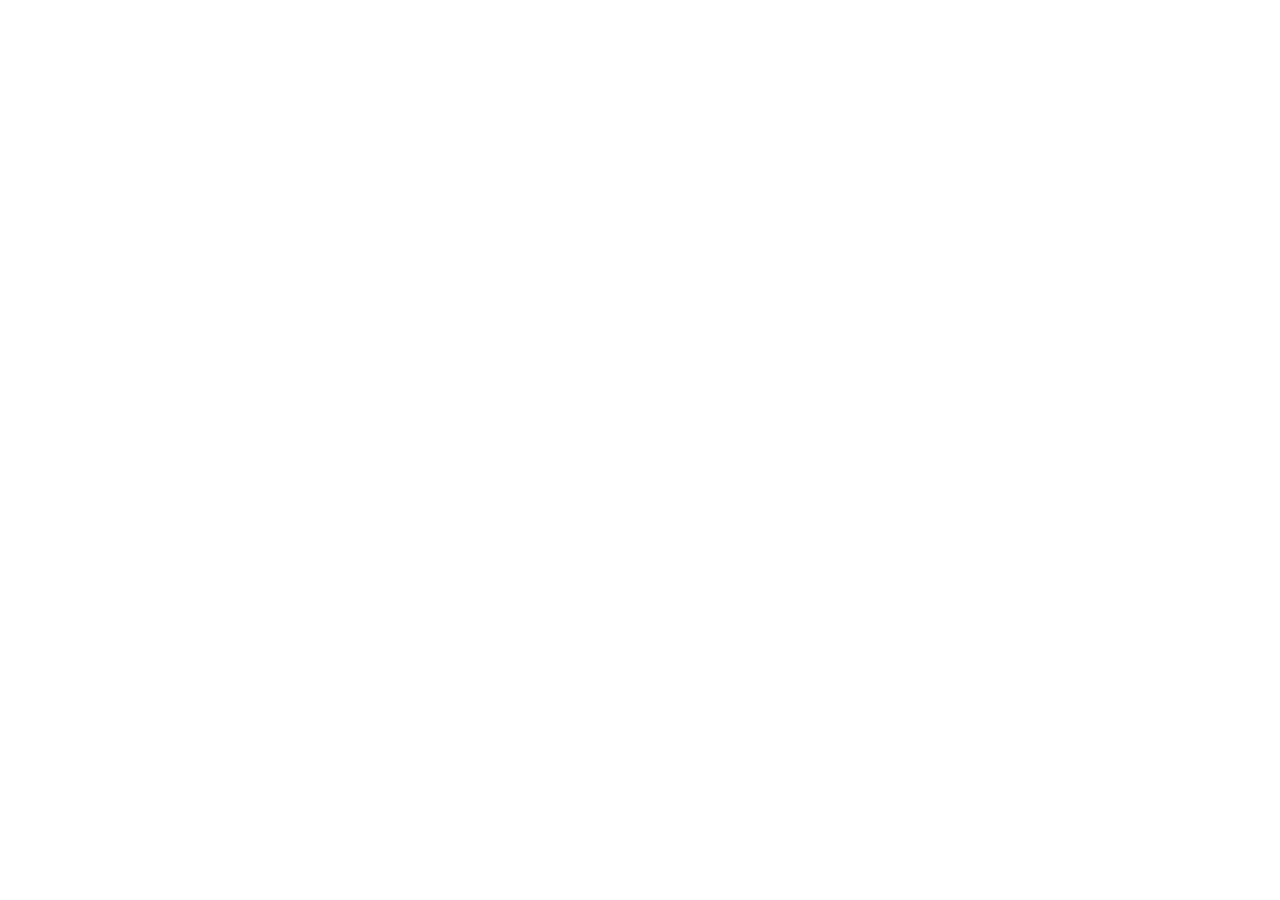
==== frontend/admin/index.html @ 476ba552 "Complete project rename to prabhashadilshani" ====
<!DOCTYPE html>
<html lang="en" data-theme="dark">
<head>
  <meta charset="UTF-8" />
  <meta name="viewport" content="width=device-width, initial-scale=1.0" />
  <meta name="robots" content="noindex, nofollow" />
  <title>Admin · Prabhashadilshani</title>
  <link rel="preconnect" href="https://fonts.googleapis.com" />
  <link rel="preconnect" href="https://fonts.gstatic.com" crossorigin />
  <link href="https://fonts.googleapis.com/css2?family=Inter:wght@400;500;600&family=Sora:wght@600;700;800&display=swap" rel="stylesheet" />
  <link rel="stylesheet" href="../assets/css/styles.css" />
  <link rel="stylesheet" href="../assets/css/admin.css" />
</head>
<body class="admin-body">
  <section class="login-view" id="login-view" hidden>
    <div class="login-card">
      <div class="login-brand">
        <span class="brand-mark">PD</span>
        <div class="brand-text"><strong>Prabhashadilshani</strong><small>Control room</small></div>
      </div>
      <h1>Sign in</h1>
      <p class="muted">Manage portfolio content, AI knowledge and platform settings.</p>
      <form class="form" id="login-form" novalidate>
        <label>Email
          <input type="email" name="email" autocomplete="username" placeholder="admin@prabhashadilshani.local" required />
        </label>
        <label>Password
          <input type="password" name="password" autocomplete="current-password" placeholder="••••••••" required />
        </label>
        <p class="form-note error" id="login-error" hidden></p>
        <button class="btn btn-primary btn-block" type="submit" id="login-submit">Sign in</button>
      </form>
      <p class="login-note">Protected area. All actions are audit-logged.</p>
      <div class="login-hint">First run? Use the admin credentials from your <span class="mono">backend/.env</span> file, then change the password immediately.</div>
    </div>
  </section>

  <div class="admin-shell" id="app-view" hidden>
    <div class="sidebar-scrim" id="sidebar-scrim"></div>
    <aside class="sidebar" id="sidebar">
      <div class="sidebar-brand">
        <span class="brand-mark">PD</span>
        <div><strong>Prabhashadilshani</strong><small>Admin</small></div>
      </div>
      <nav class="sidebar-nav" id="sidebar-nav" aria-label="Admin navigation"></nav>
      <div class="sidebar-foot">
        <div class="sidebar-user">
          <span class="avatar-sm text-avatar" id="user-initials">PN</span>
          <div><strong id="user-name">Admin</strong><span id="user-role">admin</span></div>
        </div>
        <button class="btn btn-ghost btn-sm" type="button" id="sign-out">Sign out</button>
      </div>
    </aside>

    <div class="admin-main">
      <header class="topbar">
        <button class="icon-btn mobile-menu" type="button" id="mobile-menu" aria-label="Open menu">☰</button>
        <div class="topbar-title"><strong id="page-title">Dashboard</strong><span id="page-subtitle">Overview</span></div>
        <div class="topbar-actions">
          <a class="icon-btn" href="../index.html" target="_blank" rel="noopener" title="View public site" aria-label="View public site">↗</a>
          <button class="icon-btn" type="button" id="refresh-view" title="Refresh" aria-label="Refresh view">⟳</button>
          <button class="icon-btn" type="button" id="theme-toggle" title="Toggle theme" aria-label="Toggle theme">◐</button>
        </div>
      </header>
      <main class="view" id="view" aria-live="polite"></main>
    </div>
  </div>

  <div class="modal-root" id="modal-root"></div>

  <script src="../assets/js/config.js"></script>
  <script src="../assets/js/api.js"></script>
  <script src="../assets/js/ui.js"></script>
  <script src="../assets/js/admin.js"></script>
</body>
</html>
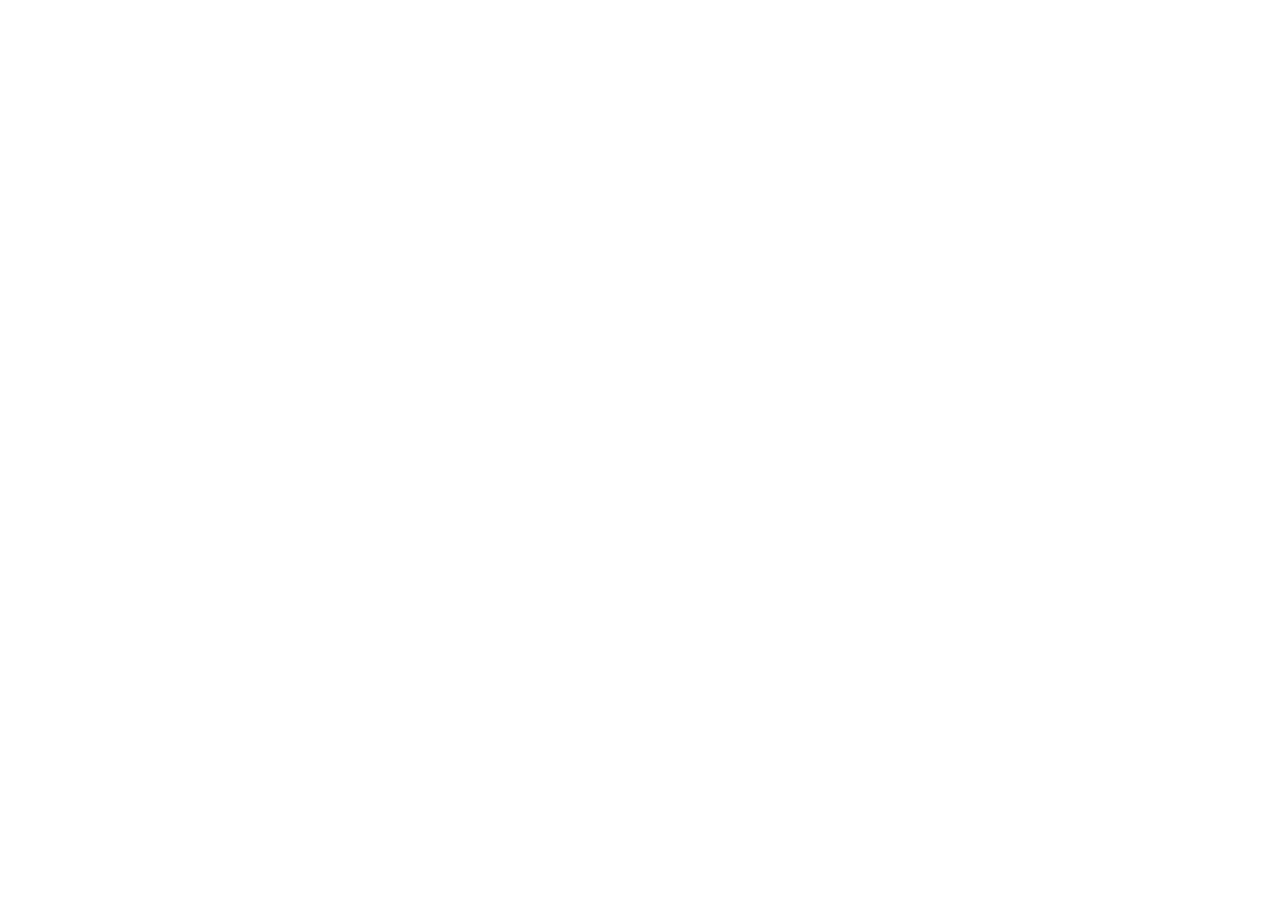
==== commit 3b63568f: "Fix admin dashboard layout and navigation" ====
--- a/frontend/admin/index.html
+++ b/frontend/admin/index.html
@@ -8,8 +8,8 @@
   <link rel="preconnect" href="https://fonts.googleapis.com" />
   <link rel="preconnect" href="https://fonts.gstatic.com" crossorigin />
   <link href="https://fonts.googleapis.com/css2?family=Inter:wght@400;500;600&family=Sora:wght@600;700;800&display=swap" rel="stylesheet" />
-  <link rel="stylesheet" href="../assets/css/styles.css" />
-  <link rel="stylesheet" href="../assets/css/admin.css" />
+  <link rel="stylesheet" href="../assets/css/styles.css?v=20261118" />
+  <link rel="stylesheet" href="../assets/css/admin.css?v=20261119b" />
 </head>
 <body class="admin-body">
   <section class="login-view" id="login-view" hidden>
@@ -24,9 +24,16 @@
         <label>Email
           <input type="email" name="email" autocomplete="username" placeholder="admin@prabhashadilshani.local" required />
         </label>
-        <label>Password
-          <input type="password" name="password" autocomplete="current-password" placeholder="••••••••" required />
-        </label>
+        <div class="field">
+          <label for="login-password">Password</label>
+          <div class="password-field">
+            <input id="login-password" type="password" name="password" autocomplete="current-password" placeholder="••••••••" required />
+            <button class="password-toggle" id="password-toggle" type="button" aria-label="Show password" aria-pressed="false" aria-controls="login-password" title="Show password">
+              <svg class="icon-eye" viewBox="0 0 24 24" fill="none" stroke="currentColor" stroke-width="1.8" stroke-linecap="round" stroke-linejoin="round" aria-hidden="true" focusable="false"><path d="M2 12s3.5-7 10-7 10 7 10 7-3.5 7-10 7-10-7-10-7Z" /><circle cx="12" cy="12" r="3" /></svg>
+              <svg class="icon-eye-off" viewBox="0 0 24 24" fill="none" stroke="currentColor" stroke-width="1.8" stroke-linecap="round" stroke-linejoin="round" aria-hidden="true" focusable="false"><path d="m2 2 20 20" /><path d="M9.88 9.88a3 3 0 1 0 4.24 4.24" /><path d="M10.73 5.08A10.43 10.43 0 0 1 12 5c7 0 10 7 10 7a13.16 13.16 0 0 1-1.67 2.68" /><path d="M6.61 6.61A13.5 13.5 0 0 0 2 12s3 7 10 7a9.75 9.75 0 0 0 5.39-1.61" /></svg>
+            </button>
+          </div>
+        </div>
         <p class="form-note error" id="login-error" hidden></p>
         <button class="btn btn-primary btn-block" type="submit" id="login-submit">Sign in</button>
       </form>
@@ -45,7 +52,7 @@
       <nav class="sidebar-nav" id="sidebar-nav" aria-label="Admin navigation"></nav>
       <div class="sidebar-foot">
         <div class="sidebar-user">
-          <span class="avatar-sm text-avatar" id="user-initials">PN</span>
+          <span class="avatar-sm text-avatar" id="user-initials">PD</span>
           <div><strong id="user-name">Admin</strong><span id="user-role">admin</span></div>
         </div>
         <button class="btn btn-ghost btn-sm" type="button" id="sign-out">Sign out</button>
@@ -68,9 +75,9 @@
 
   <div class="modal-root" id="modal-root"></div>
 
-  <script src="../assets/js/config.js"></script>
-  <script src="../assets/js/api.js"></script>
-  <script src="../assets/js/ui.js"></script>
-  <script src="../assets/js/admin.js"></script>
+  <script src="../assets/js/config.js?v=20261118"></script>
+  <script src="../assets/js/api.js?v=20261118"></script>
+  <script src="../assets/js/ui.js?v=20261118b"></script>
+  <script src="../assets/js/admin.js?v=20261119b"></script>
 </body>
 </html>
--- a/frontend/assets/css/admin.css
+++ b/frontend/assets/css/admin.css
@@ -0,0 +1,326 @@
+.admin-body { background: var(--bg); min-height: 100vh; }
+.admin-body::before { opacity: 0.5; }
+.admin-body [hidden] { display: none !important; }
+
+/* ---------- Login ---------- */
+.login-view { min-height: 100vh; display: grid; place-items: center; padding: 2rem 1rem; }
+.login-card {
+  width: min(420px, 100%); padding: 2.2rem;
+  background: linear-gradient(170deg, var(--panel-2), var(--panel));
+  border: 1px solid var(--line-strong); border-radius: 24px; box-shadow: var(--shadow);
+}
+.login-brand { display: flex; align-items: center; gap: 0.8rem; margin-bottom: 1.6rem; }
+.login-brand .brand-mark { width: 46px; height: 46px; font-size: 1rem; }
+.login-card h1 { font-size: 1.55rem; margin-bottom: 0.3rem; }
+.login-card > p { margin-bottom: 1.4rem; }
+.login-card .form { margin-top: 0; }
+.login-note { font-size: 0.74rem; color: var(--muted); margin: 1.2rem 0 0; text-align: center; }
+.login-hint {
+  margin-top: 1.1rem; padding: 0.7rem 0.85rem; border-radius: 10px;
+  background: rgba(95, 141, 255, 0.08); border: 1px solid rgba(95, 141, 255, 0.24);
+  color: var(--muted); font-size: 0.74rem;
+}
+.login-card .password-field { position: relative; }
+.login-card .password-field input { width: 100%; padding-right: 2.8rem; }
+.password-toggle {
+  position: absolute; top: 50%; right: 0.45rem; transform: translateY(-50%);
+  width: 2rem; height: 2rem; display: grid; place-items: center;
+  border: 0; border-radius: 8px; background: transparent; color: var(--muted);
+  cursor: pointer; transition: color 0.16s, background 0.16s;
+}
+.password-toggle:hover { color: var(--text); background: color-mix(in srgb, var(--panel-2) 70%, transparent); }
+.password-toggle:focus-visible { outline: 2px solid var(--accent); outline-offset: 2px; }
+.password-toggle svg { width: 18px; height: 18px; }
+.password-toggle .icon-eye-off { display: none; }
+.password-toggle[aria-pressed="true"] .icon-eye { display: none; }
+.password-toggle[aria-pressed="true"] .icon-eye-off { display: block; }
+
+/* ---------- Shell ---------- */
+.admin-shell { display: grid; grid-template-columns: 260px minmax(0, 1fr); min-height: 100vh; }
+.sidebar-scrim { display: none; }
+.sidebar {
+  grid-column: 1; grid-row: 1;
+  position: sticky; top: 0; height: 100vh; overflow-y: auto;
+  background: color-mix(in srgb, var(--bg-soft) 88%, transparent);
+  border-right: 1px solid var(--line); padding: 1.1rem 0.85rem;
+  display: flex; flex-direction: column; gap: 1rem;
+  scrollbar-width: thin;
+}
+.sidebar-brand { display: flex; align-items: center; gap: 0.7rem; padding: 0.3rem 0.45rem 0.9rem; border-bottom: 1px solid var(--line); }
+.sidebar-brand .brand-mark { width: 38px; height: 38px; border-radius: 11px; font-size: 0.82rem; }
+.sidebar-brand strong { display: block; font-family: var(--font-head); font-size: 0.92rem; }
+.sidebar-brand small { font-size: 0.62rem; letter-spacing: 0.16em; text-transform: uppercase; color: var(--muted); }
+.sidebar-nav { display: flex; flex-direction: column; gap: 1.1rem; flex: 1; }
+.nav-group { display: flex; flex-direction: column; gap: 0.15rem; }
+.nav-group-title {
+  padding: 0 0.55rem; margin-bottom: 0.3rem; font-size: 0.62rem; font-weight: 700;
+  letter-spacing: 0.16em; text-transform: uppercase; color: var(--muted); opacity: 0.75;
+}
+.nav-link {
+  display: flex; align-items: center; gap: 0.6rem; padding: 0.5rem 0.55rem;
+  border-radius: 9px; font-size: 0.85rem; color: var(--muted);
+  transition: background 0.16s, color 0.16s;
+}
+.nav-link:hover { background: color-mix(in srgb, var(--panel) 68%, transparent); color: var(--text); }
+.nav-link.active { background: var(--panel); color: var(--text); border: 1px solid var(--line); }
+.nav-link .nav-dot { width: 6px; height: 6px; border-radius: 50%; background: currentColor; opacity: 0.55; flex-shrink: 0; }
+.nav-link.active .nav-dot { background: var(--accent); opacity: 1; }
+.nav-badge {
+  margin-left: auto; font-size: 0.62rem; padding: 0.08rem 0.38rem; border-radius: 99px;
+  background: rgba(70, 226, 178, 0.14); color: var(--accent); border: 1px solid rgba(70, 226, 178, 0.3);
+}
+.sidebar-foot { border-top: 1px solid var(--line); padding-top: 0.8rem; }
+.sidebar-user { display: flex; align-items: center; gap: 0.6rem; padding: 0.3rem 0.4rem 0.7rem; }
+.sidebar-user .avatar-sm { width: 34px; height: 34px; font-size: 0.72rem; }
+.sidebar-user strong { display: block; font-size: 0.8rem; font-family: var(--font-head); }
+.sidebar-user span { font-size: 0.68rem; color: var(--muted); text-transform: capitalize; }
+.sidebar-foot .btn { width: 100%; justify-content: flex-start; }
+
+.admin-main { grid-column: 2; grid-row: 1; min-width: 0; display: flex; flex-direction: column; }
+.topbar {
+  position: sticky; top: 0; z-index: 60; display: flex; align-items: center; gap: 1rem;
+  padding: 0.8rem clamp(1rem, 3vw, 2rem); min-height: 64px;
+  background: color-mix(in srgb, var(--bg) 82%, transparent);
+  border-bottom: 1px solid var(--line); backdrop-filter: blur(16px);
+}
+.topbar-title { display: flex; flex-direction: column; line-height: 1.2; }
+.topbar-title strong { font-family: var(--font-head); font-size: 0.98rem; }
+.topbar-title span { font-size: 0.7rem; color: var(--muted); }
+.topbar-actions { margin-left: auto; display: flex; align-items: center; gap: 0.5rem; }
+.topbar-actions .icon-btn { position: relative; }
+.topbar-actions .icon-btn .count {
+  position: absolute; top: -4px; right: -4px; min-width: 16px; height: 16px; padding: 0 4px;
+  display: grid; place-items: center; font-size: 0.58rem; font-weight: 700;
+  border-radius: 99px; background: var(--danger); color: #1a0508;
+}
+.mobile-menu { display: none; }
+
+.view { padding: clamp(1rem, 3vw, 2rem); flex: 1; max-width: 1480px; width: 100%; }
+.view-loading { min-height: 220px; }
+.view-loading .card { padding: 1rem; }
+.icon-btn:disabled { opacity: 0.45; cursor: not-allowed; }
+.view-head { display: flex; align-items: flex-end; justify-content: space-between; gap: 1rem; flex-wrap: wrap; margin-bottom: 1.4rem; }
+.view-head h1 { font-size: clamp(1.5rem, 2.6vw, 2.1rem); margin-bottom: 0.15rem; }
+.view-head p { margin: 0; color: var(--muted); font-size: 0.86rem; }
+.view-actions { display: flex; gap: 0.55rem; flex-wrap: wrap; }
+
+/* ---------- Panels ---------- */
+.panel { background: var(--panel); border: 1px solid var(--line); border-radius: 16px; overflow: hidden; }
+.panel + .panel { margin-top: 1rem; }
+.panel-head {
+  display: flex; align-items: center; justify-content: space-between; gap: 1rem;
+  padding: 0.9rem 1.1rem; border-bottom: 1px solid var(--line); background: color-mix(in srgb, var(--panel-2) 55%, transparent);
+}
+.panel-head h2, .panel-head h3 { margin: 0; font-size: 0.95rem; }
+.panel-head p { margin: 0; font-size: 0.74rem; color: var(--muted); }
+.panel-body { padding: 1.1rem; }
+.panel-body.tight { padding: 0; }
+.panel-body.scroll { max-height: 420px; overflow-y: auto; }
+.split { display: grid; grid-template-columns: minmax(0, 1.35fr) minmax(0, 1fr); gap: 1rem; align-items: start; }
+.split-2 { display: grid; grid-template-columns: 1fr 1fr; gap: 1rem; }
+
+.stat-grid { display: grid; grid-template-columns: repeat(auto-fit, minmax(180px, 1fr)); gap: 0.85rem; margin-bottom: 1rem; }
+.stat-card {
+  position: relative; padding: 1.05rem 1.1rem; border-radius: 14px;
+  background: linear-gradient(165deg, var(--panel-2), var(--panel));
+  border: 1px solid var(--line); overflow: hidden;
+}
+.stat-card::after {
+  content: ""; position: absolute; width: 90px; height: 90px; right: -30px; top: -30px;
+  border-radius: 50%; background: radial-gradient(circle, rgba(70, 226, 178, 0.16), transparent 70%);
+}
+.stat-card-label { font-size: 0.7rem; text-transform: uppercase; letter-spacing: 0.1em; color: var(--muted); }
+.stat-card-value { font-family: var(--font-head); font-size: 1.85rem; font-weight: 800; line-height: 1.15; margin: 0.2rem 0; }
+.stat-card-meta { font-size: 0.72rem; color: var(--muted); }
+.stat-card.accent .stat-card-value { color: var(--accent); }
+.stat-card.info .stat-card-value { color: var(--accent-2); }
+.stat-card.warn .stat-card-value { color: var(--warning); }
+
+/* ---------- Tables ---------- */
+.filter-bar { display: flex; align-items: center; gap: 0.6rem; flex-wrap: wrap; padding: 0.9rem 1.1rem; border-bottom: 1px solid var(--line); }
+.filter-bar .search-field { flex: 1; min-width: 190px; background: var(--bg-soft); }
+.filter-bar .select { background: var(--bg-soft); min-width: 150px; }
+.filter-bar .result-count { margin-left: auto; }
+.table-wrap { overflow-x: auto; }
+.data-table { width: 100%; border-collapse: collapse; font-size: 0.84rem; }
+.data-table th {
+  text-align: left; padding: 0.62rem 0.9rem; font-size: 0.68rem; font-weight: 700;
+  letter-spacing: 0.1em; text-transform: uppercase; color: var(--muted);
+  border-bottom: 1px solid var(--line); background: color-mix(in srgb, var(--panel-2) 45%, transparent);
+  white-space: nowrap;
+}
+.data-table td { padding: 0.7rem 0.9rem; border-bottom: 1px solid var(--line); vertical-align: top; }
+.data-table tbody tr:last-child td { border-bottom: 0; }
+.data-table tbody tr:hover { background: color-mix(in srgb, var(--panel-2) 42%, transparent); }
+.data-table .cell-title { font-weight: 600; color: var(--text); }
+.data-table .cell-sub { font-size: 0.74rem; color: var(--muted); margin-top: 0.1rem; }
+.data-table .cell-nowrap { white-space: nowrap; }
+.row-actions { display: flex; gap: 0.3rem; justify-content: flex-end; white-space: nowrap; }
+.row-actions button {
+  border: 1px solid var(--line); background: var(--panel-2); color: var(--muted);
+  border-radius: 7px; padding: 0.28rem 0.5rem; font-size: 0.7rem; cursor: pointer;
+}
+.row-actions button:hover { color: var(--text); border-color: var(--line-strong); }
+.row-actions button.danger:hover { color: var(--danger); border-color: rgba(255, 123, 138, 0.5); }
+.badge {
+  display: inline-flex; align-items: center; gap: 0.3rem; padding: 0.18rem 0.5rem;
+  border-radius: 99px; font-size: 0.66rem; font-weight: 600; border: 1px solid var(--line);
+  background: var(--panel-2); color: var(--muted); white-space: nowrap;
+}
+.badge::before { content: ""; width: 5px; height: 5px; border-radius: 50%; background: currentColor; }
+.badge-success { color: var(--success); border-color: rgba(78, 226, 165, 0.35); background: rgba(78, 226, 165, 0.08); }
+.badge-warning { color: var(--warning); border-color: rgba(255, 196, 107, 0.35); background: rgba(255, 196, 107, 0.08); }
+.badge-danger { color: var(--danger); border-color: rgba(255, 123, 138, 0.35); background: rgba(255, 123, 138, 0.08); }
+.badge-info { color: var(--accent-2); border-color: rgba(95, 141, 255, 0.35); background: rgba(95, 141, 255, 0.08); }
+.badge-muted { opacity: 0.75; }
+.pagination { display: flex; align-items: center; justify-content: space-between; gap: 1rem; padding: 0.8rem 1.1rem; border-top: 1px solid var(--line); font-size: 0.78rem; color: var(--muted); }
+.pagination-actions { display: flex; gap: 0.4rem; }
+
+/* ---------- Forms ---------- */
+.field-grid { display: grid; grid-template-columns: 1fr 1fr; gap: 0.9rem; }
+.form-field { display: flex; flex-direction: column; gap: 0.35rem; }
+.form-field.full { grid-column: 1 / -1; }
+.form-field > label { font-size: 0.76rem; color: var(--muted); font-weight: 600; }
+.form-field .hint { font-size: 0.68rem; color: var(--muted); opacity: 0.8; }
+.form-field input, .form-field textarea, .form-field select {
+  width: 100%; background: var(--bg-soft); border: 1px solid var(--line);
+  border-radius: 9px; padding: 0.58rem 0.7rem; color: var(--text); outline: 0;
+  transition: border-color 0.16s; font-size: 0.85rem;
+}
+.form-field input:focus, .form-field textarea:focus, .form-field select:focus { border-color: var(--accent); }
+.form-field textarea { resize: vertical; min-height: 78px; line-height: 1.5; }
+.form-field textarea.code { font-family: ui-monospace, "Cascadia Code", monospace; font-size: 0.78rem; }
+.form-field.checkbox-row { flex-direction: row; align-items: center; gap: 0.55rem; padding-top: 1.1rem; }
+.form-field.checkbox-row input { width: auto; }
+.form-field.checkbox-row label { margin: 0; }
+.switch { position: relative; display: inline-flex; align-items: center; gap: 0.5rem; cursor: pointer; font-size: 0.82rem; color: var(--muted); }
+.switch input { position: absolute; opacity: 0; }
+.switch-track { width: 38px; height: 21px; border-radius: 99px; background: var(--panel-2); border: 1px solid var(--line-strong); position: relative; transition: background 0.2s; }
+.switch-track::after { content: ""; position: absolute; top: 2px; left: 2px; width: 15px; height: 15px; border-radius: 50%; background: var(--muted); transition: transform 0.2s, background 0.2s; }
+.switch input:checked + .switch-track { background: rgba(70, 226, 178, 0.2); border-color: rgba(70, 226, 178, 0.5); }
+.switch input:checked + .switch-track::after { transform: translateX(17px); background: var(--accent); }
+.fieldset { border: 1px solid var(--line); border-radius: 12px; padding: 1rem; margin: 0.2rem 0 0; }
+.fieldset legend { padding: 0 0.4rem; font-size: 0.72rem; text-transform: uppercase; letter-spacing: 0.12em; color: var(--muted); }
+.profile-form .field-grid { gap: 1rem; }
+
+/* ---------- Modal ---------- */
+.modal-root { position: fixed; inset: 0; z-index: 200; display: none; }
+.modal-root.open { display: block; }
+.modal-backdrop { position: absolute; inset: 0; background: rgba(3, 8, 18, 0.7); backdrop-filter: blur(4px); }
+.modal {
+  position: relative; margin: 2.5vh auto; width: min(780px, calc(100% - 2rem));
+  max-height: 95vh; display: flex; flex-direction: column;
+  background: var(--panel); border: 1px solid var(--line-strong); border-radius: 18px;
+  box-shadow: 0 40px 100px rgba(0, 0, 0, 0.5); animation: modal-in 0.2s ease;
+}
+.modal.wide { width: min(980px, calc(100% - 2rem)); }
+@keyframes modal-in { from { opacity: 0; transform: translateY(14px); } }
+.modal-head { display: flex; align-items: center; justify-content: space-between; gap: 1rem; padding: 0.95rem 1.2rem; border-bottom: 1px solid var(--line); }
+.modal-head h2 { margin: 0; font-size: 1.05rem; }
+.modal-body { padding: 1.2rem; overflow-y: auto; }
+.modal-foot { display: flex; align-items: center; justify-content: flex-end; gap: 0.6rem; padding: 0.9rem 1.2rem; border-top: 1px solid var(--line); }
+.form-error { padding: 0.6rem 0.8rem; border-radius: 8px; background: rgba(255, 123, 138, 0.1); border: 1px solid rgba(255, 123, 138, 0.35); color: var(--danger); font-size: 0.8rem; margin-bottom: 0.9rem; display: none; }
+.form-error.show { display: block; }
+
+/* ---------- Charts / lists ---------- */
+.bars { display: flex; align-items: flex-end; gap: 3px; height: 140px; padding-top: 0.5rem; }
+.bar { flex: 1; min-width: 2px; border-radius: 3px 3px 0 0; background: linear-gradient(180deg, var(--accent), rgba(70, 226, 178, 0.25)); position: relative; }
+.bar:hover { background: var(--accent-2); }
+.bar-label { display: flex; justify-content: space-between; font-size: 0.68rem; color: var(--muted); margin-top: 0.4rem; }
+.legend { display: flex; gap: 1rem; flex-wrap: wrap; font-size: 0.72rem; color: var(--muted); }
+.legend span { display: inline-flex; align-items: center; gap: 0.35rem; }
+.legend i { width: 8px; height: 8px; border-radius: 2px; background: var(--accent); }
+.list-simple { list-style: none; margin: 0; padding: 0; display: flex; flex-direction: column; gap: 0.55rem; }
+.list-simple li { display: flex; align-items: center; gap: 0.7rem; font-size: 0.82rem; padding: 0.5rem 0; border-bottom: 1px solid var(--line); }
+.list-simple li:last-child { border-bottom: 0; }
+.list-simple .list-rank { width: 22px; height: 22px; display: grid; place-items: center; border-radius: 6px; background: var(--panel-2); font-size: 0.68rem; color: var(--muted); flex-shrink: 0; }
+.list-simple .list-main { min-width: 0; flex: 1; }
+.list-simple .list-main strong { display: block; font-size: 0.82rem; overflow: hidden; text-overflow: ellipsis; white-space: nowrap; }
+.list-simple .list-main span { font-size: 0.7rem; color: var(--muted); }
+.list-simple .list-value { font-family: var(--font-head); font-weight: 700; color: var(--accent); }
+.source-row { display: flex; align-items: center; gap: 0.7rem; font-size: 0.8rem; padding: 0.45rem 0; border-bottom: 1px solid var(--line); }
+.source-row:last-child { border-bottom: 0; }
+.source-row .source-bar { height: 6px; max-width: 70px; border-radius: 99px; background: linear-gradient(90deg, var(--accent), var(--accent-2)); flex-shrink: 0; }
+.source-row .source-name { flex: 1; text-transform: capitalize; }
+.source-row .source-value { color: var(--muted); font-size: 0.74rem; }
+.activity-list { list-style: none; margin: 0; padding: 0; }
+.activity-list li { display: flex; gap: 0.7rem; padding: 0.6rem 1.1rem; border-bottom: 1px solid var(--line); font-size: 0.8rem; }
+.activity-list li:last-child { border-bottom: 0; }
+.activity-dot { width: 7px; height: 7px; border-radius: 50%; background: var(--accent); margin-top: 0.4rem; flex-shrink: 0; }
+.activity-list .activity-main { flex: 1; min-width: 0; }
+.activity-list .activity-main strong { display: block; font-size: 0.8rem; }
+.activity-list .activity-main span { color: var(--muted); font-size: 0.7rem; }
+.activity-list time { color: var(--muted); font-size: 0.68rem; white-space: nowrap; }
+
+/* ---------- Media / AI ---------- */
+.media-grid { display: grid; grid-template-columns: repeat(auto-fill, minmax(170px, 1fr)); gap: 0.8rem; }
+.media-card { border: 1px solid var(--line); border-radius: 12px; overflow: hidden; background: var(--panel-2); }
+.media-thumb { aspect-ratio: 4 / 3; display: grid; place-items: center; background: var(--bg-soft); color: var(--muted); font-size: 0.7rem; overflow: hidden; }
+.media-thumb img { width: 100%; height: 100%; object-fit: cover; }
+.media-info { padding: 0.55rem 0.65rem; }
+.media-info strong { display: block; font-size: 0.76rem; overflow: hidden; text-overflow: ellipsis; white-space: nowrap; }
+.media-info span { font-size: 0.66rem; color: var(--muted); }
+.media-actions { display: flex; gap: 0.3rem; margin-top: 0.45rem; }
+.media-actions button, .media-actions a { font-size: 0.66rem; padding: 0.22rem 0.4rem; border-radius: 6px; border: 1px solid var(--line); background: var(--panel); color: var(--muted); cursor: pointer; }
+.media-actions button:hover, .media-actions a:hover { color: var(--text); }
+.dropzone {
+  border: 1px dashed var(--line-strong); border-radius: 12px; padding: 1.2rem;
+  text-align: center; color: var(--muted); font-size: 0.82rem; cursor: pointer;
+  transition: border-color 0.2s, background 0.2s;
+}
+.dropzone:hover, .dropzone.drag { border-color: var(--accent); background: rgba(70, 226, 178, 0.05); }
+.dropzone input { display: none; }
+.ai-output {
+  white-space: pre-wrap; font-size: 0.82rem; line-height: 1.6; background: var(--bg-soft);
+  border: 1px solid var(--line); border-radius: 10px; padding: 0.9rem; max-height: 380px;
+  overflow-y: auto; font-family: ui-monospace, "Cascadia Code", monospace;
+}
+.ai-status { display: flex; gap: 1.4rem; flex-wrap: wrap; font-size: 0.78rem; color: var(--muted); }
+.ai-status strong { color: var(--text); }
+.knowledge-row { display: flex; align-items: center; gap: 0.7rem; padding: 0.6rem 0; border-bottom: 1px solid var(--line); font-size: 0.82rem; }
+.knowledge-row:last-child { border-bottom: 0; }
+.knowledge-row .knowledge-main { flex: 1; min-width: 0; }
+.knowledge-row strong { display: block; font-size: 0.8rem; overflow: hidden; text-overflow: ellipsis; white-space: nowrap; }
+.knowledge-row span { font-size: 0.68rem; color: var(--muted); }
+.knowledge-row .row-actions { white-space: nowrap; }
+.inline-form { display: grid; gap: 0.7rem; }
+.inline-form .form-field { gap: 0.3rem; }
+.empty { text-align: center; padding: 2.4rem 1rem; color: var(--muted); font-size: 0.85rem; }
+.empty strong { display: block; color: var(--text); font-family: var(--font-head); margin-bottom: 0.3rem; }
+.toolbar-actions { display: flex; gap: 0.4rem; flex-wrap: wrap; }
+.note { font-size: 0.74rem; color: var(--muted); }
+.kv { display: grid; grid-template-columns: 130px 1fr; gap: 0.4rem 1rem; font-size: 0.8rem; }
+.kv dt { color: var(--muted); }
+.kv dd { margin: 0; word-break: break-word; }
+.mono { font-family: ui-monospace, "Cascadia Code", monospace; font-size: 0.78rem; }
+.chip-set { display: flex; flex-wrap: wrap; gap: 0.35rem; }
+
+@media (max-width: 1050px) {
+  .split { grid-template-columns: 1fr; }
+}
+@media (max-width: 900px) {
+  .admin-shell { grid-template-columns: minmax(0, 1fr); }
+  .admin-main { grid-column: 1; grid-row: 1; }
+  .sidebar {
+    position: fixed; inset: 0 auto 0 0; width: 260px; z-index: 110;
+    transform: translateX(-100%); transition: transform 0.22s ease; box-shadow: var(--shadow);
+  }
+  .sidebar.open { transform: translateX(0); }
+  .sidebar-scrim { position: fixed; inset: 0; z-index: 100; background: rgba(3, 8, 18, 0.6); display: none; }
+  .sidebar-scrim.open { display: block; }
+  .mobile-menu { display: grid; place-items: center; }
+  .field-grid { grid-template-columns: 1fr; }
+  .split-2 { grid-template-columns: 1fr; }
+}
+@media (max-width: 640px) {
+  .login-card { padding: 1.6rem; }
+  .view { padding: 0.9rem; }
+  .topbar { padding: 0.7rem 0.9rem; }
+  .topbar-title span { display: none; }
+  .modal { margin: 1vh auto; max-height: 98vh; }
+  .filter-bar .result-count { display: none; }
+  .profile-form .field-grid { grid-template-columns: 1fr; }
+  .bars { gap: 2px; height: 110px; }
+  .source-row .source-bar { max-width: 42px; }
+  .activity-list time { font-size: 0.62rem; }
+}
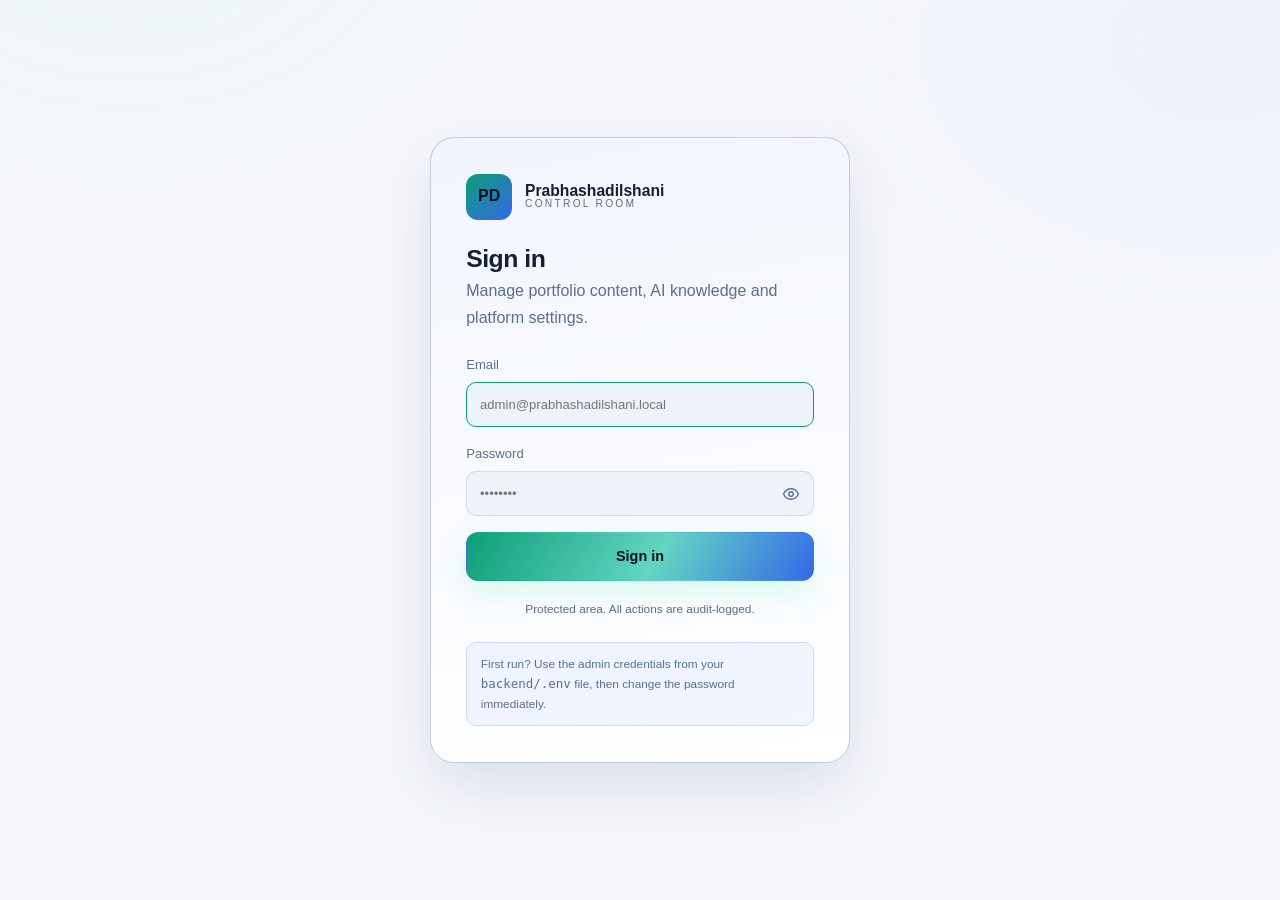
==== commit 531d58b1: "Add secure PDF resume upload functionality" ====
--- a/frontend/admin/index.html
+++ b/frontend/admin/index.html
@@ -9,7 +9,7 @@
   <link rel="preconnect" href="https://fonts.gstatic.com" crossorigin />
   <link href="https://fonts.googleapis.com/css2?family=Inter:wght@400;500;600&family=Sora:wght@600;700;800&display=swap" rel="stylesheet" />
   <link rel="stylesheet" href="../assets/css/styles.css?v=20261118" />
-  <link rel="stylesheet" href="../assets/css/admin.css?v=20261119b" />
+  <link rel="stylesheet" href="../assets/css/admin.css?v=20261119e" />
 </head>
 <body class="admin-body">
   <section class="login-view" id="login-view" hidden>
@@ -76,8 +76,8 @@
   <div class="modal-root" id="modal-root"></div>
 
   <script src="../assets/js/config.js?v=20261118"></script>
-  <script src="../assets/js/api.js?v=20261118"></script>
-  <script src="../assets/js/ui.js?v=20261118b"></script>
-  <script src="../assets/js/admin.js?v=20261119b"></script>
+  <script src="../assets/js/api.js?v=20261119i"></script>
+  <script src="../assets/js/ui.js?v=20261119i"></script>
+  <script src="../assets/js/admin.js?v=20261119k"></script>
 </body>
 </html>
--- a/frontend/assets/css/styles.css
+++ b/frontend/assets/css/styles.css
@@ -0,0 +1,575 @@
+:root {
+  --bg: #070b14;
+  --bg-soft: #0a101d;
+  --panel: #0e1728;
+  --panel-2: #121e33;
+  --text: #e8effc;
+  --muted: #94a6c3;
+  --line: rgba(148, 166, 198, 0.16);
+  --line-strong: rgba(148, 166, 198, 0.28);
+  --accent: #46e2b2;
+  --accent-2: #5f8dff;
+  --accent-3: #b98cff;
+  --danger: #ff7b8a;
+  --warning: #ffc46b;
+  --success: #4ee2a5;
+  --radius: 20px;
+  --radius-sm: 12px;
+  --shadow: 0 24px 70px rgba(2, 8, 20, 0.5);
+  --font-head: "Sora", "Segoe UI", sans-serif;
+  --font-body: "Inter", "Segoe UI", sans-serif;
+  --max: 1180px;
+
+  --hero-visual-min-height: 560px;
+  --hero-visual-display: grid;
+  --hero-visual-padding: 0 28px;
+  --hero-visual-order: 0;
+  --hero-card-max-width: 420px;
+  --hero-card-height: 520px;
+  --hero-avatar-font: 4rem;
+  --hero-chip-x: 20px;
+  --hero-chip-one-top: 24px;
+  --hero-chip-two-top: 24px;
+  --hero-chip-three-bottom: 150px;
+  --hero-chip-four-bottom: 150px;
+  --hero-chip-font-size: 0.72rem;
+  --hero-panel-width: 260px;
+  --hero-panel-bottom: 20px;
+  --hero-panel-right: 20px;
+}
+
+[data-theme="light"] {
+  --bg: #f5f7fb;
+  --bg-soft: #eef2f9;
+  --panel: #ffffff;
+  --panel-2: #f1f5fc;
+  --text: #152033;
+  --muted: #5c6f8d;
+  --line: rgba(28, 48, 84, 0.12);
+  --line-strong: rgba(28, 48, 84, 0.22);
+  --accent: #0d9e78;
+  --accent-2: #3568e8;
+  --accent-3: #7d4bd1;
+  --shadow: 0 24px 60px rgba(30, 58, 110, 0.12);
+}
+
+* { box-sizing: border-box; }
+html { scroll-behavior: smooth; }
+body {
+  margin: 0;
+  background: var(--bg);
+  color: var(--text);
+  font-family: var(--font-body);
+  font-size: 16px;
+  line-height: 1.65;
+  -webkit-font-smoothing: antialiased;
+  overflow-x: hidden;
+}
+body::before {
+  content: "";
+  position: fixed;
+  inset: 0;
+  z-index: -2;
+  background:
+    radial-gradient(700px 500px at 10% -10%, rgba(70, 226, 178, 0.09), transparent 60%),
+    radial-gradient(700px 500px at 95% 5%, rgba(95, 141, 255, 0.1), transparent 60%);
+  pointer-events: none;
+}
+h1, h2, h3, h4 { font-family: var(--font-head); line-height: 1.15; margin: 0 0 0.5em; letter-spacing: -0.02em; }
+h1 { font-size: clamp(2.4rem, 5vw, 4.4rem); font-weight: 800; }
+h2 { font-size: clamp(1.7rem, 3vw, 2.6rem); font-weight: 700; }
+h3 { font-size: 1.18rem; font-weight: 650; }
+p { margin: 0 0 1rem; }
+a { color: inherit; text-decoration: none; }
+img { max-width: 100%; display: block; }
+button, input, select, textarea { font: inherit; color: inherit; }
+::selection { background: rgba(70, 226, 178, 0.26); }
+
+.container { width: min(calc(100% - 2.5rem), var(--max)); margin-inline: auto; }
+.container.narrow { max-width: 920px; }
+.muted { color: var(--muted); }
+.small { font-size: 0.84rem; }
+.gradient-text {
+  background: linear-gradient(105deg, var(--accent), var(--accent-2) 58%, var(--accent-3));
+  -webkit-background-clip: text;
+  background-clip: text;
+  color: transparent;
+}
+.lead { font-size: 1.08rem; color: var(--muted); max-width: 64ch; }
+.eyebrow {
+  display: inline-flex;
+  align-items: center;
+  gap: 0.5rem;
+  font-size: 0.72rem;
+  font-weight: 700;
+  letter-spacing: 0.16em;
+  text-transform: uppercase;
+  color: var(--accent);
+  margin-bottom: 1rem;
+}
+.eyebrow.spaced { margin-top: 2.4rem; }
+.status-dot {
+  width: 7px; height: 7px; border-radius: 50%; background: var(--accent);
+  box-shadow: 0 0 0 4px rgba(70, 226, 178, 0.15);
+  animation: pulse 2.4s infinite;
+}
+@keyframes pulse { 50% { box-shadow: 0 0 0 7px rgba(70, 226, 178, 0.04); } }
+
+.scroll-progress {
+  position: fixed; top: 0; left: 0; height: 3px; width: 100%;
+  background: linear-gradient(90deg, var(--accent), var(--accent-2), var(--accent-3));
+  transform: scaleX(0); transform-origin: left; z-index: 200;
+}
+
+/* ---------- Navigation ---------- */
+.site-header {
+  position: sticky; top: 0; z-index: 90;
+  backdrop-filter: blur(18px);
+  background: color-mix(in srgb, var(--bg) 76%, transparent);
+  border-bottom: 1px solid var(--line);
+}
+.nav-shell { display: flex; align-items: center; gap: 1.4rem; min-height: 74px; }
+.brand { display: inline-flex; align-items: center; gap: 0.7rem; flex-shrink: 0; }
+.brand-mark {
+  display: grid; place-items: center;
+  width: 40px; height: 40px; border-radius: 12px;
+  background: linear-gradient(140deg, var(--accent), var(--accent-2));
+  color: #041018; font-family: var(--font-head); font-weight: 800; font-size: 0.9rem;
+}
+.brand-text { display: flex; flex-direction: column; line-height: 1.05; }
+.brand-text strong { font-family: var(--font-head); font-size: 0.98rem; }
+.brand-text small { font-size: 0.64rem; letter-spacing: 0.22em; text-transform: uppercase; color: var(--muted); }
+.site-nav { display: flex; gap: 0.3rem; margin-left: auto; }
+.site-nav a {
+  padding: 0.5rem 0.8rem; border-radius: 10px; font-size: 0.9rem; color: var(--muted);
+  transition: color 0.2s, background 0.2s;
+}
+.site-nav a:hover { color: var(--text); background: color-mix(in srgb, var(--panel) 80%, transparent); }
+.site-nav a.active { color: var(--text); background: var(--panel); }
+.nav-actions { display: flex; align-items: center; gap: 0.55rem; }
+.icon-btn {
+  width: 38px; height: 38px; display: grid; place-items: center;
+  background: var(--panel); border: 1px solid var(--line); border-radius: 10px;
+  cursor: pointer; transition: border-color 0.2s, transform 0.2s;
+}
+.icon-btn:hover { border-color: var(--line-strong); transform: translateY(-1px); }
+.menu-btn { display: none; background: var(--panel); border: 1px solid var(--line); border-radius: 10px; width: 38px; height: 38px; cursor: pointer; }
+
+/* ---------- Buttons ---------- */
+.btn {
+  display: inline-flex; align-items: center; justify-content: center; gap: 0.5rem;
+  padding: 0.72rem 1.15rem; border-radius: 12px; border: 1px solid transparent;
+  font-weight: 600; font-size: 0.9rem; cursor: pointer;
+  transition: transform 0.18s, box-shadow 0.18s, background 0.18s, border-color 0.18s;
+}
+.btn:hover { transform: translateY(-2px); }
+.btn:disabled { opacity: 0.55; cursor: not-allowed; transform: none; }
+.btn-primary {
+  background: linear-gradient(120deg, var(--accent), #63d5c2 55%, var(--accent-2));
+  color: #04121a; box-shadow: 0 12px 32px rgba(70, 226, 178, 0.18);
+}
+.btn-ghost { background: var(--panel); border-color: var(--line-strong); color: var(--text); }
+.btn-quiet { color: var(--muted); }
+.btn-quiet:hover { color: var(--text); }
+.btn-sm { padding: 0.52rem 0.85rem; font-size: 0.82rem; border-radius: 10px; }
+.btn-block { width: 100%; }
+
+/* ---------- Hero ---------- */
+.hero { position: relative; padding: clamp(3.5rem, 8vw, 7rem) 0 clamp(2.5rem, 5vw, 5rem); overflow-x: clip; overflow-y: visible; }
+.orb { position: absolute; border-radius: 50%; filter: blur(90px); opacity: 0.5; pointer-events: none; z-index: -1; }
+.orb-a { width: 420px; height: 420px; background: rgba(70, 226, 178, 0.2); top: -120px; left: -120px; }
+.orb-b { width: 460px; height: 460px; background: rgba(95, 141, 255, 0.18); bottom: -160px; right: -140px; }
+.hero-grid { display: grid; grid-template-columns: minmax(0, 1.15fr) minmax(0, 0.85fr); gap: clamp(2rem, 5vw, 4.5rem); align-items: center; }
+.hero-copy h1 { margin-bottom: 0.4rem; }
+.hero-title { font-family: var(--font-head); font-size: clamp(1rem, 1.8vw, 1.22rem); color: var(--accent); font-weight: 600; margin-bottom: 1.2rem; }
+.hero-summary, .hero-copy .lead { max-width: 56ch; }
+.hero-actions { display: flex; flex-wrap: wrap; gap: 0.7rem; margin: 1.8rem 0 1.4rem; }
+.hero-meta { display: flex; flex-wrap: wrap; gap: 1.2rem; color: var(--muted); font-size: 0.82rem; }
+.hero-visual {
+  position: relative; min-height: var(--hero-visual-min-height); display: var(--hero-visual-display);
+  place-items: center; padding: var(--hero-visual-padding); order: var(--hero-visual-order); overflow: visible;
+}
+.portrait-card {
+  position: relative; width: 100%; max-width: var(--hero-card-max-width);
+  height: var(--hero-card-height); border-radius: 28px;
+  background:
+    radial-gradient(120% 90% at 80% 10%, rgba(95, 141, 255, 0.22), transparent 55%),
+    linear-gradient(160deg, var(--panel-2), var(--panel));
+  border: 1px solid var(--line-strong); box-shadow: var(--shadow);
+  overflow: hidden; z-index: 1;
+}
+.portrait-card::before {
+  content: ""; position: absolute; inset: 18px; border: 1px dashed var(--line); border-radius: 20px;
+  pointer-events: none; z-index: 2;
+}
+.portrait-card::after {
+  content: ""; position: absolute; inset: 0;
+  background: linear-gradient(to bottom, transparent 45%, rgba(5, 10, 25, 0.7) 100%);
+  pointer-events: none; z-index: 1;
+}
+.portrait-avatar {
+  position: absolute; inset: 0; width: 100%; height: 100%; border-radius: inherit;
+  display: grid; place-items: center;
+  font-family: var(--font-head); font-size: var(--hero-avatar-font); font-weight: 800;
+  background: linear-gradient(140deg, var(--accent), var(--accent-2));
+  color: #03121b; overflow: hidden; z-index: 0;
+}
+.portrait-avatar.has-image { background: var(--panel-2); }
+.portrait-avatar img {
+  position: absolute; inset: 0; width: 100%; height: 100%;
+  object-fit: cover; object-position: center top; display: block;
+}
+.orbit-chip {
+  position: absolute; padding: 0.4rem 0.7rem; border-radius: 99px;
+  font-size: var(--hero-chip-font-size); font-weight: 600;
+  background: rgba(5, 10, 25, 0.72); border: 1px solid rgba(255, 255, 255, 0.22);
+  backdrop-filter: blur(8px); -webkit-backdrop-filter: blur(8px);
+  box-shadow: 0 10px 24px rgba(2, 8, 20, 0.35); text-shadow: 0 1px 2px rgba(0, 0, 0, 0.5);
+  animation: float 5s ease-in-out infinite; z-index: 3;
+}
+.chip-one { top: var(--hero-chip-one-top); left: var(--hero-chip-x); color: var(--accent); }
+.chip-two { top: var(--hero-chip-two-top); right: var(--hero-chip-x); color: var(--accent-2); animation-delay: 0.8s; }
+.chip-three { bottom: var(--hero-chip-three-bottom); left: var(--hero-chip-x); color: var(--accent-3); animation-delay: 1.6s; }
+.chip-four { bottom: var(--hero-chip-four-bottom); right: var(--hero-chip-x); color: var(--warning); animation-delay: 2.4s; }
+@keyframes float { 50% { transform: translateY(-8px); } }
+.hero-panel {
+  position: absolute; bottom: var(--hero-panel-bottom); right: var(--hero-panel-right);
+  width: var(--hero-panel-width); padding: 1rem;
+  background: rgba(5, 10, 25, 0.72); border: 1px solid rgba(255, 255, 255, 0.22);
+  border-radius: 16px; backdrop-filter: blur(8px); -webkit-backdrop-filter: blur(8px);
+  box-shadow: var(--shadow); z-index: 4;
+}
+.panel-label { font-size: 0.64rem; text-transform: uppercase; letter-spacing: 0.15em; color: rgba(232, 239, 252, 0.78); display: block; margin-bottom: 0.55rem; }
+.panel-tags { display: flex; flex-wrap: wrap; gap: 0.3rem; }
+.panel-tags span { font-size: 0.64rem; padding: 0.25rem 0.45rem; border-radius: 6px; background: rgba(255, 255, 255, 0.1); border: 1px solid rgba(255, 255, 255, 0.18); color: #e8effc; }
+
+/* ---------- Sections ---------- */
+.section { padding: clamp(3rem, 6vw, 5.5rem) 0; }
+.section.tight { padding-top: 1.5rem; }
+.section-alt { background: color-mix(in srgb, var(--bg-soft) 80%, transparent); border-block: 1px solid var(--line); }
+.page-head { padding: clamp(3rem, 7vw, 5.5rem) 0 clamp(1.5rem, 4vw, 2.5rem); position: relative; overflow: hidden; }
+.page-head h1 { max-width: 18ch; }
+.section-head { display: flex; align-items: flex-end; justify-content: space-between; gap: 1.5rem; margin-bottom: 2rem; }
+.section-head h2 { margin-bottom: 0; max-width: 24ch; }
+.stats-section { padding-top: 0; }
+.stats-grid {
+  display: grid; grid-template-columns: repeat(4, 1fr); gap: 1px; overflow: hidden;
+  border: 1px solid var(--line); border-radius: var(--radius); background: var(--line);
+}
+.stat { background: var(--panel); padding: 1.5rem; display: flex; flex-direction: column; gap: 0.3rem; }
+.stat-value { font-family: var(--font-head); font-size: clamp(1.7rem, 3vw, 2.4rem); font-weight: 800; color: var(--accent); }
+.stat-label { color: var(--muted); font-size: 0.8rem; }
+.section-copy { max-width: 52ch; }
+
+/* ---------- Cards & grids ---------- */
+.grid { display: grid; gap: 1.3rem; }
+.grid-3 { grid-template-columns: repeat(3, minmax(0, 1fr)); }
+.card {
+  background: linear-gradient(170deg, color-mix(in srgb, var(--panel) 96%, transparent), var(--panel));
+  border: 1px solid var(--line); border-radius: var(--radius); padding: 1.5rem;
+  transition: transform 0.22s, border-color 0.22s, box-shadow 0.22s;
+}
+.card:hover { transform: translateY(-3px); border-color: var(--line-strong); box-shadow: var(--shadow); }
+.card.compact { padding: 1.25rem; }
+.card.compat, .card.prose { padding: clamp(1.4rem, 3vw, 2.1rem); }
+.project-card { padding: 0; overflow: hidden; display: flex; flex-direction: column; }
+.project-card:hover { transform: translateY(-5px); }
+.card-cover {
+  position: relative; display: grid; place-items: center; aspect-ratio: 16 / 9;
+  background:
+    radial-gradient(120% 120% at 15% 10%, rgba(70, 226, 178, 0.16), transparent 55%),
+    radial-gradient(100% 100% at 90% 90%, rgba(95, 141, 255, 0.2), transparent 50%),
+    var(--panel-2);
+  overflow: hidden;
+}
+.card-cover img { width: 100%; height: 100%; object-fit: cover; transition: transform 0.4s; }
+.project-card:hover .card-cover img { transform: scale(1.04); }
+.cover-glyph { font-family: var(--font-head); font-size: 2.2rem; font-weight: 800; color: color-mix(in srgb, var(--accent) 70%, var(--text)); opacity: 0.65; letter-spacing: 0.1em; }
+.card-badge {
+  position: absolute; top: 0.8rem; left: 0.8rem; font-size: 0.64rem; font-weight: 600;
+  padding: 0.3rem 0.55rem; border-radius: 99px; background: color-mix(in srgb, var(--bg) 72%, transparent);
+  border: 1px solid var(--line); backdrop-filter: blur(8px); color: var(--text);
+}
+.card-body { padding: 1.2rem 1.3rem 1.3rem; display: flex; flex-direction: column; flex: 1; }
+.card-body h3 { margin-bottom: 0.45rem; }
+.card-body h3 a:hover { color: var(--accent); }
+.card-body p { font-size: 0.9rem; margin-bottom: 0.9rem; }
+.card-foot { display: flex; justify-content: space-between; align-items: center; gap: 0.8rem; margin-top: auto; padding-top: 0.8rem; border-top: 1px solid var(--line); }
+.text-link { color: var(--accent); font-size: 0.85rem; font-weight: 600; white-space: nowrap; }
+.text-link:hover { color: var(--text); }
+.tag-row { display: flex; flex-wrap: wrap; gap: 0.35rem; margin-bottom: 0.8rem; }
+.tag, .chip {
+  display: inline-flex; align-items: center; padding: 0.28rem 0.55rem; border-radius: 7px;
+  font-size: 0.7rem; background: color-mix(in srgb, var(--panel-2) 90%, transparent);
+  border: 1px solid var(--line); color: var(--muted);
+}
+.chip { padding: 0.38rem 0.7rem; border-radius: 99px; font-size: 0.78rem; color: var(--text); }
+.chip-accent { border-color: rgba(70, 226, 178, 0.4); color: var(--accent); background: rgba(70, 226, 178, 0.08); }
+.chip-row { display: flex; flex-wrap: wrap; gap: 0.4rem; }
+
+/* ---------- Home extras ---------- */
+.spotlight-card {
+  position: relative; padding: clamp(1.4rem, 3vw, 2rem); border-radius: var(--radius);
+  background:
+    radial-gradient(120% 100% at 100% 0%, rgba(95, 141, 255, 0.16), transparent 55%),
+    var(--panel);
+  border: 1px solid var(--line-strong); box-shadow: var(--shadow);
+}
+.spotlight-meta { display: flex; flex-wrap: wrap; gap: 1.2rem; margin: 1rem 0 1.2rem; font-size: 0.83rem; color: var(--muted); }
+.spotlight-meta strong { color: var(--text); font-family: var(--font-head); }
+.skill-groups { display: grid; grid-template-columns: repeat(2, minmax(0, 1fr)); gap: 1rem; }
+.skill-group { padding: 1.1rem 1.2rem; background: var(--panel); border: 1px solid var(--line); border-radius: var(--radius-sm); }
+.skill-group h3 { font-size: 0.95rem; margin-bottom: 0.7rem; color: var(--muted); font-weight: 600; }
+.cta-card {
+  display: flex; align-items: center; justify-content: space-between; gap: 2rem; flex-wrap: wrap;
+  padding: clamp(1.8rem, 4vw, 3rem); border-radius: 26px;
+  background:
+    radial-gradient(100% 120% at 0% 0%, rgba(70, 226, 178, 0.14), transparent 55%),
+    radial-gradient(100% 120% at 100% 100%, rgba(95, 141, 255, 0.18), transparent 55%),
+    var(--panel);
+  border: 1px solid var(--line-strong); box-shadow: var(--shadow);
+}
+.cta-card h2 { max-width: 20ch; }
+.cta-actions { display: flex; gap: 0.7rem; flex-wrap: wrap; }
+
+/* ---------- About ---------- */
+.about-grid { display: grid; grid-template-columns: 320px minmax(0, 1fr); gap: 1.5rem; align-items: start; }
+.profile-card { position: sticky; top: 96px; text-align: center; }
+.profile-avatar {
+  width: 96px; height: 96px; border-radius: 50%; margin: 0 auto 1rem;
+  display: grid; place-items: center; font-family: var(--font-head); font-size: 1.7rem; font-weight: 800;
+  background: linear-gradient(140deg, var(--accent), var(--accent-2)); color: #04121a;
+}
+.profile-links { display: flex; flex-direction: column; gap: 0.4rem; margin: 1rem 0; font-size: 0.85rem; }
+.profile-links a { color: var(--muted); }
+.profile-links a:hover { color: var(--accent); }
+.profile-block { border-top: 1px solid var(--line); padding-top: 0.9rem; margin-top: 0.9rem; text-align: left; }
+.profile-card .btn { margin-top: 1.2rem; }
+.about-copy { display: grid; gap: 1.3rem; }
+.about-copy h2 { font-size: 1.55rem; }
+.prose h2 { font-size: 1.45rem; margin-top: 1.4rem; }
+.prose h2:first-child { margin-top: 0; }
+.prose p { color: color-mix(in srgb, var(--text) 82%, var(--muted)); }
+.prose ul { padding-left: 1.15rem; color: var(--muted); }
+.prose li { margin-bottom: 0.4rem; }
+.prose a { color: var(--accent); }
+.two-col { display: grid; grid-template-columns: 1fr 1fr; gap: clamp(2rem, 4vw, 3.5rem); }
+.stack { display: grid; gap: 0.9rem; }
+.timeline { position: relative; margin-top: 1.2rem; padding-left: 1.3rem; border-left: 1px solid var(--line-strong); }
+.timeline-item { position: relative; padding-bottom: 1.5rem; }
+.timeline-dot { position: absolute; left: -1.65rem; top: 0.35rem; width: 11px; height: 11px; border-radius: 50%; background: var(--accent); box-shadow: 0 0 0 4px color-mix(in srgb, var(--bg) 70%, transparent); }
+.timeline-head { display: flex; justify-content: space-between; gap: 1rem; flex-wrap: wrap; }
+.timeline-head strong { font-family: var(--font-head); }
+.timeline-head span { color: var(--muted); font-size: 0.78rem; white-space: nowrap; }
+.timeline-item p { margin: 0.3rem 0 0; font-size: 0.9rem; color: var(--muted); }
+.github-head { display: flex; align-items: center; gap: 0.9rem; margin-bottom: 0.9rem; }
+.avatar-sm { width: 48px; height: 48px; border-radius: 50%; object-fit: cover; }
+.text-avatar { display: grid; place-items: center; background: var(--panel-2); border: 1px solid var(--line); font-family: var(--font-head); font-weight: 700; color: var(--accent); }
+.github-head .btn { margin-left: auto; }
+.github-stats { display: flex; flex-wrap: wrap; gap: 1.4rem; padding: 0.8rem 0; border-block: 1px solid var(--line); margin-bottom: 0.9rem; font-size: 0.82rem; color: var(--muted); }
+.github-stats strong { color: var(--text); font-family: var(--font-head); font-size: 1rem; }
+.repo-list { display: grid; grid-template-columns: 1fr 1fr; gap: 0.6rem; }
+.repo { padding: 0.7rem; border: 1px solid var(--line); border-radius: 10px; display: flex; flex-direction: column; gap: 0.2rem; transition: border-color 0.2s; }
+.repo:hover { border-color: var(--accent); }
+.repo strong { font-size: 0.85rem; }
+.repo span { font-size: 0.72rem; color: var(--muted); }
+
+/* ---------- Detail ---------- */
+.detail-section { padding-top: clamp(2rem, 4vw, 3rem); }
+.back-link { display: inline-block; color: var(--muted); font-size: 0.85rem; margin-bottom: 1.4rem; }
+.back-link:hover { color: var(--accent); }
+.detail-head { margin-bottom: 1.5rem; }
+.detail-head h1 { max-width: 26ch; }
+.detail-head .lead { margin-bottom: 1.2rem; }
+.detail-actions { display: flex; align-items: center; flex-wrap: wrap; gap: 0.7rem; margin-top: 1.2rem; }
+.detail-grid { display: grid; grid-template-columns: 1fr 1fr; gap: 1.2rem; margin-top: 1.2rem; }
+.metric-grid { display: grid; grid-template-columns: repeat(auto-fit, minmax(140px, 1fr)); gap: 0.8rem; margin: 1.4rem 0; }
+.metric-card { padding: 1rem; border-radius: 14px; background: var(--panel); border: 1px solid var(--line); display: flex; flex-direction: column; gap: 0.2rem; }
+.metric-value { font-family: var(--font-head); font-size: 1.7rem; font-weight: 800; color: var(--accent); line-height: 1.1; }
+.metric-value small { font-size: 0.8rem; margin-left: 0.15rem; color: var(--muted); }
+.metric-name { font-size: 0.78rem; color: var(--muted); }
+.metric-meta { font-size: 0.66rem; color: var(--muted); opacity: 0.8; }
+.gallery { display: grid; grid-template-columns: repeat(auto-fit, minmax(240px, 1fr)); gap: 1rem; margin-top: 1.2rem; }
+.gallery figure { margin: 0; border-radius: 16px; overflow: hidden; border: 1px solid var(--line); background: var(--panel); }
+.gallery img { width: 100%; aspect-ratio: 16 / 10; object-fit: cover; }
+.gallery figcaption { padding: 0.7rem 0.9rem; font-size: 0.78rem; color: var(--muted); }
+.related { margin-top: 3.5rem; }
+.article { max-width: 780px; }
+.article-cover { border-radius: 18px; margin: 1.2rem 0; border: 1px solid var(--line); }
+.article .prose { margin-top: 1.5rem; }
+.research-card h3 { font-size: 1.3rem; }
+.research-card .eyebrow { margin-bottom: 0.6rem; }
+.cert-card { display: flex; flex-direction: column; }
+.cert-mark {
+  width: 52px; height: 52px; border-radius: 14px; display: grid; place-items: center;
+  background: var(--panel-2); border: 1px solid var(--line); color: var(--accent);
+  font-family: var(--font-head); font-weight: 700; margin-bottom: 1rem;
+}
+.cert-card h3 { margin-bottom: 0.4rem; }
+.post-card h3 a:hover { color: var(--accent); }
+
+/* ---------- Toolbar/forms ---------- */
+.toolbar { display: flex; align-items: center; gap: 0.8rem; flex-wrap: wrap; margin-bottom: 1.5rem; }
+.search-field {
+  display: flex; align-items: center; gap: 0.5rem; flex: 1; min-width: 220px;
+  padding: 0.55rem 0.9rem; background: var(--panel); border: 1px solid var(--line);
+  border-radius: 12px; color: var(--muted);
+}
+.search-field input { background: transparent; border: 0; outline: 0; width: 100%; color: var(--text); }
+.select {
+  padding: 0.55rem 0.9rem; background: var(--panel); border: 1px solid var(--line);
+  border-radius: 12px; min-width: 180px; outline: 0;
+}
+.result-count { color: var(--muted); font-size: 0.82rem; margin-left: auto; }
+.contact-grid { display: grid; grid-template-columns: minmax(0, 1.3fr) minmax(280px, 0.7fr); gap: 1.4rem; align-items: start; }
+.contact-side { display: grid; gap: 1rem; }
+.form { display: grid; gap: 1rem; margin-top: 1.2rem; }
+.form-row { display: grid; grid-template-columns: 1fr 1fr; gap: 1rem; }
+.form label, .form .field { display: flex; flex-direction: column; gap: 0.4rem; font-size: 0.82rem; color: var(--muted); }
+.form input, .form textarea, .form select {
+  background: var(--bg-soft); border: 1px solid var(--line); border-radius: 10px;
+  padding: 0.68rem 0.8rem; color: var(--text); outline: 0; transition: border-color 0.2s;
+}
+.form input:focus, .form textarea:focus, .form select:focus { border-color: var(--accent); }
+.form textarea { resize: vertical; min-height: 120px; }
+.form-actions { display: flex; align-items: center; gap: 1rem; flex-wrap: wrap; }
+.form-note { font-size: 0.8rem; color: var(--muted); }
+.form-note.success { color: var(--success); }
+.form-note.error { color: var(--danger); }
+.honeypot { position: absolute; left: -9999px; width: 1px; height: 1px; overflow: hidden; }
+.checkbox { flex-direction: row !important; align-items: flex-start; gap: 0.5rem !important; color: var(--muted); }
+.checkbox input { width: auto; margin-top: 0.2rem; }
+.tight-form { margin-top: 0.6rem; }
+.detail-list { list-style: none; padding: 0; margin: 0.8rem 0 0; display: grid; gap: 0.6rem; }
+.detail-list li { display: flex; justify-content: space-between; gap: 1rem; font-size: 0.86rem; padding-bottom: 0.55rem; border-bottom: 1px solid var(--line); }
+.detail-list li:last-child { border-bottom: 0; }
+.detail-list span:first-child { color: var(--muted); }
+.detail-list a { color: var(--accent); }
+
+/* ---------- States & skeletons ---------- */
+.state { text-align: center; padding: 2.5rem 1.5rem; border: 1px dashed var(--line-strong); border-radius: var(--radius); color: var(--muted); }
+.state strong { display: block; color: var(--text); font-family: var(--font-head); margin-bottom: 0.35rem; }
+.state p { margin: 0 auto; max-width: 46ch; font-size: 0.9rem; }
+.state-icon { font-size: 1.6rem; color: var(--accent); margin-bottom: 0.5rem; }
+.state .btn { margin-top: 1rem; }
+.skeleton { background: linear-gradient(90deg, var(--panel), var(--panel-2), var(--panel)); background-size: 200% 100%; animation: shimmer 1.4s infinite; border-radius: 8px; }
+.skeleton-card { display: grid; gap: 0.7rem; }
+.skeleton-line { height: 12px; }
+.skeleton-line.short { width: 45%; }
+.skeleton-block { height: 120px; }
+@keyframes shimmer { to { background-position: -200% 0; } }
+.toast-stack { position: fixed; right: 1.2rem; bottom: 1.2rem; z-index: 300; display: grid; gap: 0.5rem; max-width: 340px; }
+.toast {
+  display: flex; align-items: center; gap: 0.6rem; padding: 0.75rem 0.9rem;
+  background: var(--panel); border: 1px solid var(--line-strong); border-radius: 12px;
+  box-shadow: var(--shadow); font-size: 0.84rem; animation: toast-in 0.25s ease;
+}
+.toast-out { opacity: 0; transform: translateY(8px); transition: all 0.4s; }
+.toast-dot { width: 8px; height: 8px; border-radius: 50%; background: var(--accent); flex-shrink: 0; }
+.toast-error .toast-dot { background: var(--danger); }
+.toast-warning .toast-dot { background: var(--warning); }
+.toast-success .toast-dot { background: var(--success); }
+@keyframes toast-in { from { opacity: 0; transform: translateY(10px); } }
+
+/* ---------- Chat ---------- */
+.chat-launcher {
+  position: fixed; right: 1.2rem; bottom: 1.2rem; z-index: 120;
+  display: flex; align-items: center; gap: 0.5rem; padding: 0.7rem 1rem;
+  border-radius: 99px; border: 1px solid rgba(70, 226, 178, 0.4);
+  background: color-mix(in srgb, var(--panel) 92%, transparent); color: var(--text);
+  cursor: pointer; box-shadow: var(--shadow); backdrop-filter: blur(12px); font-weight: 600; font-size: 0.85rem;
+}
+.chat-launcher.hidden { opacity: 0; pointer-events: none; }
+.chat-pulse { width: 9px; height: 9px; border-radius: 50%; background: var(--accent); animation: pulse 2s infinite; }
+.chat-panel {
+  position: fixed; right: 1.2rem; bottom: 1.2rem; z-index: 130;
+  width: min(390px, calc(100vw - 1.5rem)); max-height: min(620px, calc(100vh - 2rem));
+  display: none; flex-direction: column; overflow: hidden;
+  background: var(--panel); border: 1px solid var(--line-strong); border-radius: 20px; box-shadow: var(--shadow);
+}
+.chat-panel.open { display: flex; }
+.chat-head { display: flex; align-items: center; justify-content: space-between; padding: 0.9rem 1rem; border-bottom: 1px solid var(--line); background: var(--panel-2); }
+.chat-head strong { display: block; font-family: var(--font-head); font-size: 0.92rem; }
+.chat-head small { font-size: 0.68rem; color: var(--muted); }
+.chat-messages { flex: 1; overflow-y: auto; padding: 1rem; display: flex; flex-direction: column; gap: 0.6rem; min-height: 220px; }
+.chat-bubble { padding: 0.65rem 0.8rem; border-radius: 12px; font-size: 0.83rem; line-height: 1.55; max-width: 90%; }
+.chat-bubble.assistant { background: var(--panel-2); border: 1px solid var(--line); align-self: flex-start; }
+.chat-bubble.user { background: rgba(70, 226, 178, 0.12); border: 1px solid rgba(70, 226, 178, 0.3); align-self: flex-end; }
+.chat-bubble.error { color: var(--danger); }
+.chat-bubble.typing { color: var(--muted); font-style: italic; }
+.chat-sources { display: flex; flex-wrap: wrap; gap: 0.3rem; margin-top: 0.5rem; }
+.chat-source { font-size: 0.65rem; padding: 0.18rem 0.4rem; border-radius: 5px; background: var(--panel); border: 1px solid var(--line); color: var(--accent); }
+.chat-form { display: flex; gap: 0.5rem; padding: 0.8rem; border-top: 1px solid var(--line); }
+.chat-form input { flex: 1; background: var(--bg-soft); border: 1px solid var(--line); border-radius: 9px; padding: 0.55rem 0.7rem; outline: 0; }
+.chat-form input:focus { border-color: var(--accent); }
+.chat-note { margin: 0; padding: 0 0.9rem 0.7rem; font-size: 0.64rem; color: var(--muted); }
+
+/* ---------- Footer ---------- */
+.site-footer { border-top: 1px solid var(--line); background: var(--bg-soft); padding: 3rem 0 1.5rem; margin-top: 2rem; }
+.footer-grid { display: grid; grid-template-columns: 1.5fr 1fr 1fr; gap: 2rem; }
+.footer-grid h3 { font-size: 0.75rem; text-transform: uppercase; letter-spacing: 0.14em; color: var(--muted); margin-bottom: 1rem; }
+.footer-grid a { display: block; color: var(--muted); font-size: 0.85rem; padding: 0.22rem 0; }
+.footer-grid a:hover { color: var(--accent); }
+.footer-blurb { max-width: 38ch; font-size: 0.85rem; margin-top: 1rem; }
+.footer-bottom { display: flex; justify-content: space-between; gap: 1rem; flex-wrap: wrap; border-top: 1px solid var(--line); margin-top: 2rem; padding-top: 1.2rem; }
+.footer-bottom p { font-size: 0.74rem; color: var(--muted); margin: 0; }
+
+/* ---------- Responsive ---------- */
+@media (max-width: 980px) {
+  .hero-grid, .about-grid, .contact-grid { grid-template-columns: 1fr; }
+  .profile-card { position: static; }
+  .grid-3 { grid-template-columns: repeat(2, minmax(0, 1fr)); }
+  .two-col, .detail-grid { grid-template-columns: 1fr; }
+  .stats-grid { grid-template-columns: repeat(2, 1fr); }
+  .footer-grid { grid-template-columns: 1fr 1fr; }
+  .site-nav {
+    position: absolute; top: 74px; left: 0; right: 0; flex-direction: column;
+    background: var(--bg); border-bottom: 1px solid var(--line); padding: 0.8rem 1.2rem;
+    display: none;
+  }
+  .site-nav.open { display: flex; }
+  .menu-btn { display: grid; place-items: center; }
+  .nav-actions .btn-ghost { display: none; }
+}
+@media (max-width: 900px) {
+  :root {
+    --hero-visual-min-height: 0;
+    --hero-visual-display: flex;
+    --hero-visual-padding: 8px 0 0;
+    --hero-visual-order: -1;
+    --hero-card-max-width: 360px;
+    --hero-card-height: 440px;
+    --hero-avatar-font: 3rem;
+    --hero-chip-x: 14px;
+    --hero-chip-one-top: 18px;
+    --hero-chip-two-top: 18px;
+    --hero-chip-font-size: 0.68rem;
+  }
+}
+@media (max-width: 640px) {
+  .container { width: min(calc(100% - 1.6rem), var(--max)); }
+  .site-nav { top: 66px; }
+  .nav-shell { min-height: 66px; gap: 0.7rem; }
+  .brand-text small { display: none; }
+  .nav-actions .btn-primary { display: none; }
+  .grid-3 { grid-template-columns: 1fr; }
+  .stats-grid { grid-template-columns: 1fr 1fr; }
+  .stat { padding: 1.1rem; }
+  .section-head { flex-direction: column; align-items: flex-start; }
+  .form-row { grid-template-columns: 1fr; }
+  .skill-groups, .repo-list { grid-template-columns: 1fr; }
+  .footer-grid { grid-template-columns: 1fr; }
+  .hero-actions { gap: 0.5rem; }
+  .hero-actions .btn { flex: 1; }
+  :root {
+    --hero-chip-x: 10px;
+    --hero-chip-font-size: 0.64rem;
+  }
+  .chat-panel { right: 0.75rem; bottom: 0.75rem; }
+  .chat-launcher { right: 0.75rem; bottom: 0.75rem; }
+  .hero-meta { gap: 0.7rem; font-size: 0.76rem; }
+}
+
+@media (prefers-reduced-motion: reduce) {
+  *, *::before, *::after { animation-duration: 0.01ms !important; animation-iteration-count: 1 !important; transition-duration: 0.01ms !important; scroll-behavior: auto !important; }
+}
--- a/frontend/assets/css/admin.css
+++ b/frontend/assets/css/admin.css
@@ -294,6 +294,21 @@
 .kv dd { margin: 0; word-break: break-word; }
 .mono { font-family: ui-monospace, "Cascadia Code", monospace; font-size: 0.78rem; }
 .chip-set { display: flex; flex-wrap: wrap; gap: 0.35rem; }
+.resume-upload { padding: 0.75rem; border: 1px dashed var(--line-strong); border-radius: 10px; background: var(--bg-soft); }
+.resume-section-title { color: var(--text) !important; font-size: 0.85rem !important; font-weight: 700 !important; letter-spacing: 0.01em; }
+.resume-upload-current { display: flex; flex-wrap: wrap; align-items: center; gap: 0.5rem; font-size: 0.72rem; color: var(--muted); word-break: break-all; }
+.resume-file-row { display: flex; flex-wrap: wrap; align-items: center; gap: 0.6rem; }
+.resume-file-wrap { position: relative; display: inline-flex; flex: 0 0 auto; }
+.resume-file-input { position: absolute; inset: 0; z-index: 1; width: 100%; height: 100%; opacity: 0; cursor: pointer; }
+.resume-file-input:focus-visible + .btn { outline: 2px solid var(--accent); outline-offset: 2px; }
+.resume-selected-name { font-size: 0.72rem; color: var(--muted); word-break: break-all; }
+.resume-action-row { display: flex; flex-wrap: wrap; gap: 0.45rem; }
+.resume-progress { width: 100%; height: 6px; border-radius: 99px; border: 1px solid var(--line); background: var(--panel-2); overflow: hidden; }
+.resume-progress[hidden] { display: none; }
+.resume-progress span { display: block; height: 100%; width: 0; border-radius: inherit; background: linear-gradient(90deg, var(--accent), var(--accent-2)); transition: width 0.16s ease; }
+.resume-upload-status { flex-basis: 100%; font-size: 0.7rem; color: var(--muted); }
+.resume-upload-status.success { color: var(--accent); }
+.resume-upload-status.error { color: var(--danger); }
 
 @media (max-width: 1050px) {
   .split { grid-template-columns: 1fr; }
@@ -320,6 +335,9 @@
   .modal { margin: 1vh auto; max-height: 98vh; }
   .filter-bar .result-count { display: none; }
   .profile-form .field-grid { grid-template-columns: 1fr; }
+  .resume-upload { align-items: stretch; }
+  .resume-file-wrap, .resume-action-row { width: 100%; }
+  .resume-upload .btn { width: 100%; }
   .bars { gap: 2px; height: 110px; }
   .source-row .source-bar { max-width: 42px; }
   .activity-list time { font-size: 0.62rem; }
